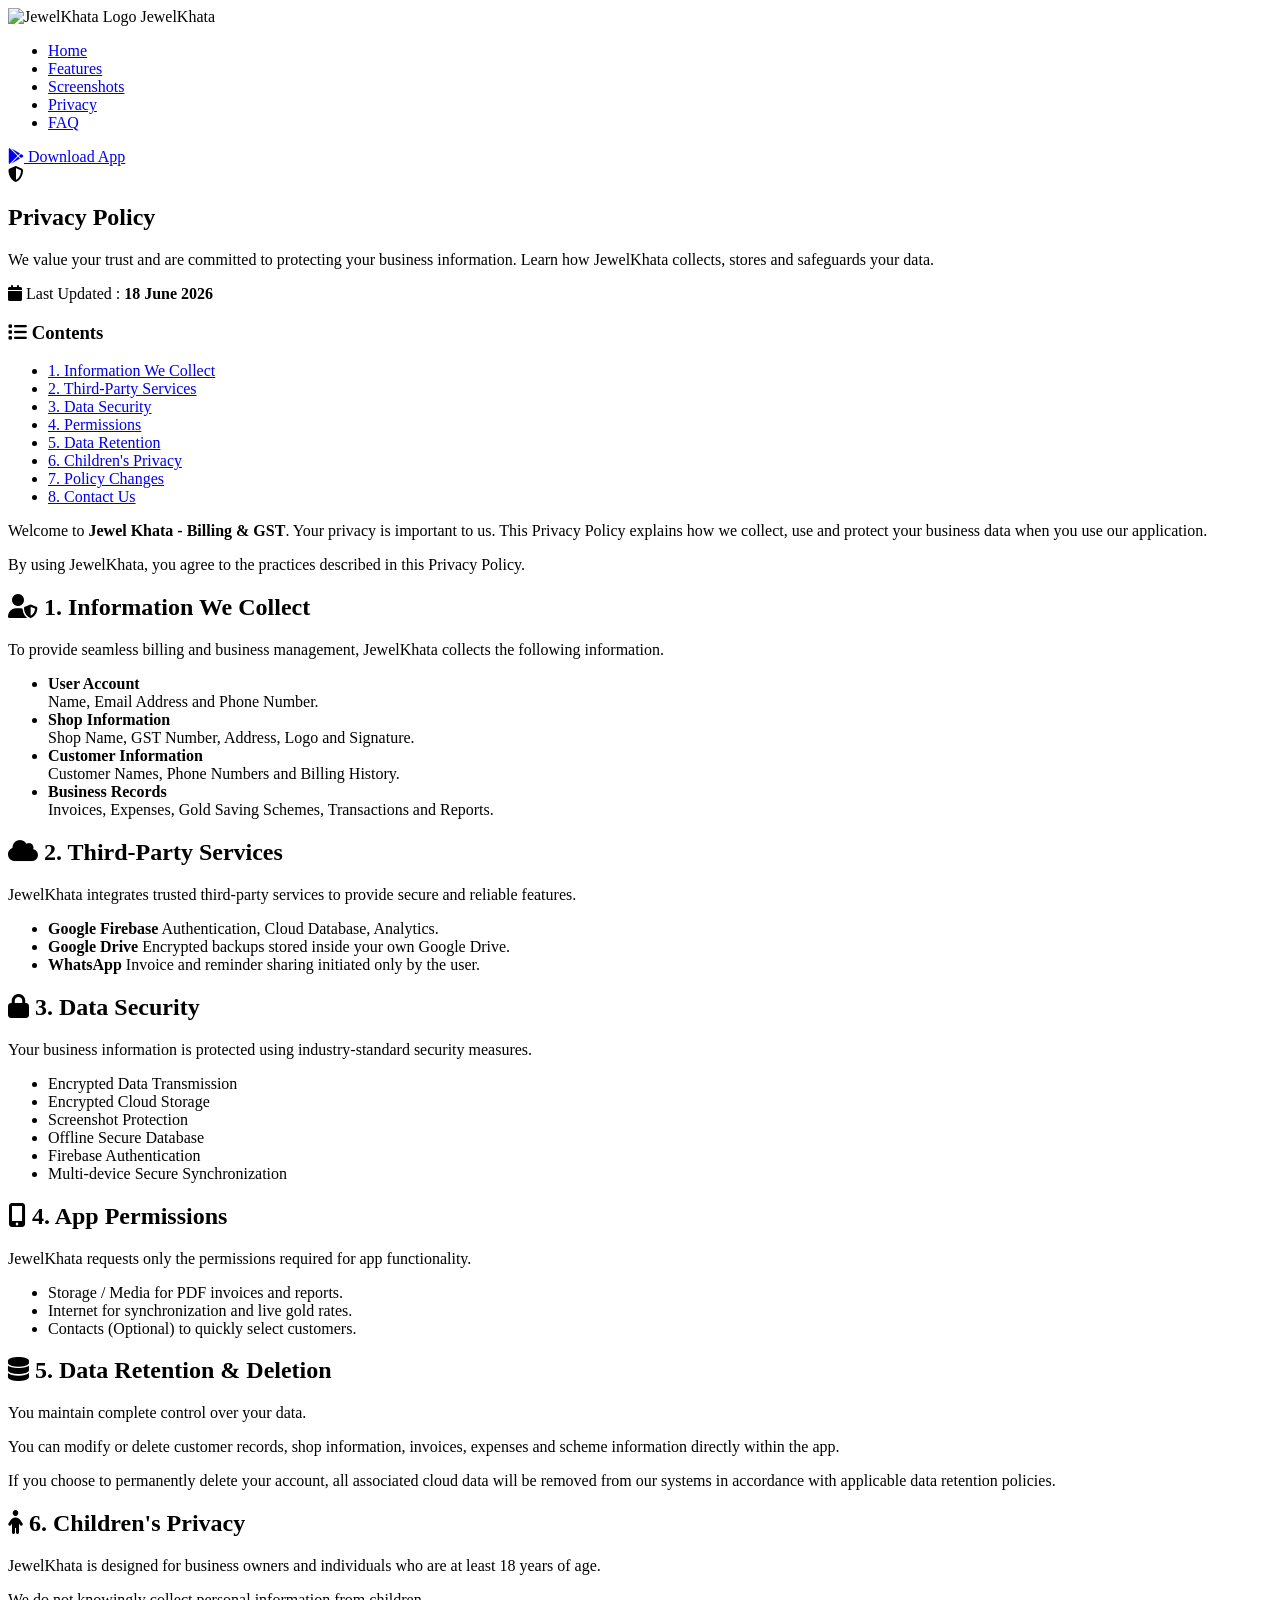
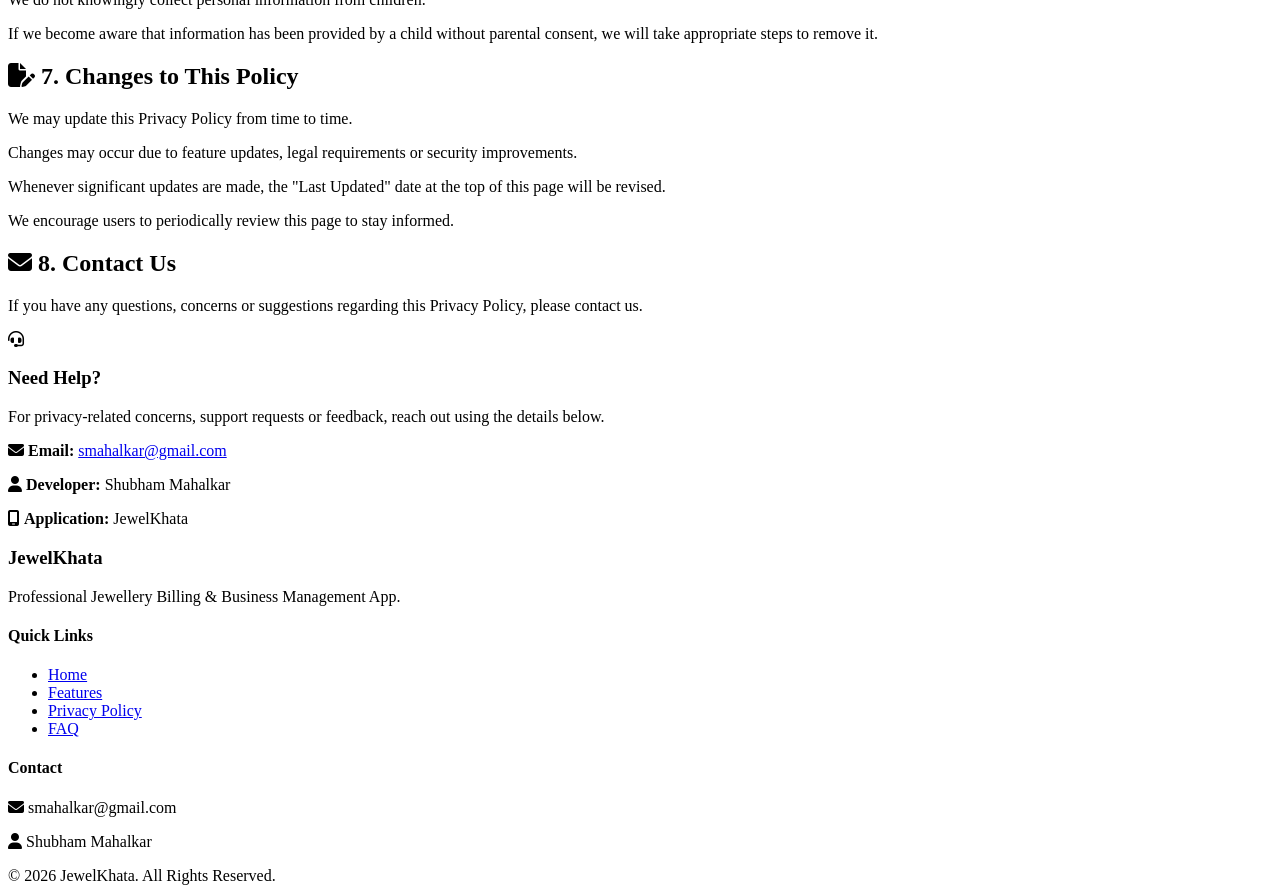
==== privacy.html @ 2411cc24 "Add files via upload" ====
<!DOCTYPE html>
<html lang="en">

<head>

    <!-- ==========================================
        META TAGS
    =========================================== -->

    <meta charset="UTF-8">
    <meta name="viewport" content="width=device-width, initial-scale=1.0">

    <title>Privacy Policy | Jewel Khata - Billing & GST</title>

    <meta name="title" content="Privacy Policy | JewelKhata">

    <meta name="description"
        content="Read the official Privacy Policy for JewelKhata. Learn how we collect, store, protect and use your data while using our Jewellery Billing & Business Management App.">

    <meta name="keywords"
        content="JewelKhata Privacy Policy, Jewellery Billing App, GST Billing, Gold Saving Scheme, Customer Ledger, Firebase, Privacy">

    <meta name="author" content="Shubham Mahalkar">

    <meta name="robots" content="index, follow">

    <!-- Open Graph -->

    <meta property="og:type" content="website">

    <meta property="og:title"
        content="Privacy Policy | JewelKhata">

    <meta property="og:description"
        content="Official Privacy Policy for Jewel Khata - Billing & GST.">

    <meta property="og:image"
        content="assets/images/og-image.png">

    <meta property="og:url"
        content="https://yourdomain.com/privacy.html">

    <!-- Twitter -->

    <meta name="twitter:card"
        content="summary_large_image">

    <meta name="twitter:title"
        content="Privacy Policy | JewelKhata">

    <meta name="twitter:description"
        content="Official Privacy Policy of JewelKhata.">

    <meta name="twitter:image"
        content="assets/images/og-image.png">

    <!-- Theme -->

    <meta name="theme-color"
        content="#D4AF37">

    <!-- Favicon -->

    <link rel="icon"
        href="assets/images/favicon.ico">

    <!-- Google Fonts -->

    <link rel="preconnect"
        href="https://fonts.googleapis.com">

    <link rel="preconnect"
        href="https://fonts.gstatic.com"
        crossorigin>

    <link href="https://fonts.googleapis.com/css2?family=Poppins:wght@300;400;500;600;700;800&display=swap"
        rel="stylesheet">

    <!-- Font Awesome -->

    <link rel="stylesheet"
        href="https://cdnjs.cloudflare.com/ajax/libs/font-awesome/6.6.0/css/all.min.css">

    <!-- Main CSS -->

    <link rel="stylesheet"
        href="assets/css/style.css">

</head>

<body>

<!-- ==========================================
    HEADER
=========================================== -->

<header>

<div class="container nav-container">

<div class="logo">

<img src="assets/images/logo.png"
alt="JewelKhata Logo">

<span>JewelKhata</span>

</div>

<nav>

<ul>

<li><a href="index.html">Home</a></li>

<li><a href="index.html#features">Features</a></li>

<li><a href="index.html#screenshots">Screenshots</a></li>

<li><a href="privacy.html"
class="active">

Privacy

</a></li>

<li><a href="index.html#faq">

FAQ

</a></li>

</ul>

</nav>

<a href="#"

class="btn-download">

<i class="fa-brands fa-google-play"></i>

Download App

</a>

</div>

</header>


<!-- ==========================================
    HERO
=========================================== -->

<section class="hero privacy-hero">

<div class="container">

<div class="privacy-banner">

<div class="privacy-icon">

<i class="fa-solid fa-shield-halved"></i>

</div>

<h1>

Privacy Policy

</h1>

<p>

We value your trust and are committed to protecting
your business information.

Learn how JewelKhata collects,
stores and safeguards your data.

</p>

<div class="policy-date">

<i class="fa-solid fa-calendar"></i>

Last Updated :

<strong>18 June 2026</strong>

</div>

</div>

</div>

</section>


<!-- ==========================================
    MAIN CONTENT
=========================================== -->

<section class="privacy-page">

<div class="container privacy-layout">

<!-- ==========================================
    TABLE OF CONTENTS
=========================================== -->

<aside class="toc">

<div class="toc-card">

<h3>

<i class="fa-solid fa-list"></i>

Contents

</h3>

<ul>

<li>

<a href="#info">

1. Information We Collect

</a>

</li>

<li>

<a href="#services">

2. Third-Party Services

</a>

</li>

<li>

<a href="#security">

3. Data Security

</a>

</li>

<li>

<a href="#permissions">

4. Permissions

</a>

</li>

<li>

<a href="#retention">

5. Data Retention

</a>

</li>

<li>

<a href="#children">

6. Children's Privacy

</a>

</li>

<li>

<a href="#changes">

7. Policy Changes

</a>

</li>

<li>

<a href="#contact">

8. Contact Us

</a>

</li>

</ul>

</div>

</aside>


<!-- ==========================================
    CONTENT START
=========================================== -->

<main class="privacy-content">

<div class="policy-card">

<p>

Welcome to

<strong>Jewel Khata - Billing & GST</strong>.

Your privacy is important to us.

This Privacy Policy explains how we collect,
use and protect your business data when
you use our application.

</p>

<p>

By using JewelKhata, you agree to the practices
described in this Privacy Policy.

</p>

</div>


<!-- ==========================================
    SECTION 1
=========================================== -->

<section id="info" class="policy-section">

<h2>

<i class="fa-solid fa-user-shield"></i>

1. Information We Collect

</h2>

<p>

To provide seamless billing and business management,
JewelKhata collects the following information.

</p>

<ul>

<li>

<strong>User Account</strong>

<br>

Name, Email Address and Phone Number.

</li>

<li>

<strong>Shop Information</strong>

<br>

Shop Name, GST Number,
Address, Logo and Signature.

</li>

<li>

<strong>Customer Information</strong>

<br>

Customer Names,
Phone Numbers
and Billing History.

</li>

<li>

<strong>Business Records</strong>

<br>

Invoices,
Expenses,
Gold Saving Schemes,
Transactions and Reports.

</li>

</ul>

</section>


<!-- ==========================================
    SECTION 2
=========================================== -->

<section id="services"
class="policy-section">

<h2>

<i class="fa-solid fa-cloud"></i>

2. Third-Party Services

</h2>

<p>

JewelKhata integrates trusted third-party
services to provide secure and reliable features.

</p>

<ul>

<li>

<strong>Google Firebase</strong>

Authentication,
Cloud Database,
Analytics.

</li>

<li>

<strong>Google Drive</strong>

Encrypted backups
stored inside
your own Google Drive.

</li>

<li>

<strong>WhatsApp</strong>

Invoice and reminder
sharing initiated
only by the user.

</li>

</ul>

</section>


<!-- ==========================================
    SECTION 3
=========================================== -->

<section id="security"
class="policy-section">

<h2>

<i class="fa-solid fa-lock"></i>

3. Data Security

</h2>

<p>

Your business information is protected using
industry-standard security measures.

</p>

<ul>

<li>Encrypted Data Transmission</li>

<li>Encrypted Cloud Storage</li>

<li>Screenshot Protection</li>

<li>Offline Secure Database</li>

<li>Firebase Authentication</li>

<li>Multi-device Secure Synchronization</li>

</ul>

</section>


<!-- ==========================================
    SECTION 4
=========================================== -->

<section id="permissions"
class="policy-section">

<h2>

<i class="fa-solid fa-mobile-screen-button"></i>

4. App Permissions

</h2>

<p>

JewelKhata requests only the permissions
required for app functionality.

</p>

<ul>

<li>

Storage / Media

for PDF invoices and reports.

</li>

<li>

Internet

for synchronization
and live gold rates.

</li>

<li>

Contacts (Optional)

to quickly select customers.

</li>

</ul>

</section>

<!-- Part 4.1A Ends Here -->
<!-- Part 4.1B continues with Sections 5–8, Contact Card, Footer, and closing tags -->

<!-- ==========================================
    SECTION 5
=========================================== -->

<section id="retention"
class="policy-section">

<h2>

<i class="fa-solid fa-database"></i>

5. Data Retention & Deletion

</h2>

<p>

You maintain complete control over your data.

</p>

<p>

You can modify or delete customer records,
shop information, invoices, expenses and
scheme information directly within the app.

</p>

<p>

If you choose to permanently delete your account,
all associated cloud data will be removed from
our systems in accordance with applicable
data retention policies.

</p>

</section>


<!-- ==========================================
    SECTION 6
=========================================== -->

<section id="children"
class="policy-section">

<h2>

<i class="fa-solid fa-child"></i>

6. Children's Privacy

</h2>

<p>

JewelKhata is designed for business owners and
individuals who are at least 18 years of age.

</p>

<p>

We do not knowingly collect personal information
from children.

</p>

<p>

If we become aware that information has been
provided by a child without parental consent,
we will take appropriate steps to remove it.

</p>

</section>


<!-- ==========================================
    SECTION 7
=========================================== -->

<section id="changes"
class="policy-section">

<h2>

<i class="fa-solid fa-file-pen"></i>

7. Changes to This Policy

</h2>

<p>

We may update this Privacy Policy from time to time.

</p>

<p>

Changes may occur due to feature updates,
legal requirements or security improvements.

</p>

<p>

Whenever significant updates are made,
the "Last Updated" date at the top of this
page will be revised.

</p>

<p>

We encourage users to periodically review
this page to stay informed.

</p>

</section>


<!-- ==========================================
    SECTION 8
=========================================== -->

<section id="contact"
class="policy-section">

<h2>

<i class="fa-solid fa-envelope"></i>

8. Contact Us

</h2>

<p>

If you have any questions, concerns or suggestions
regarding this Privacy Policy, please contact us.

</p>

</section>


<!-- ==========================================
    CONTACT CARD
=========================================== -->

<div class="contact-card">

<div class="contact-icon">

<i class="fa-solid fa-headset"></i>

</div>

<h3>

Need Help?

</h3>

<p>

For privacy-related concerns, support requests
or feedback, reach out using the details below.

</p>

<div class="contact-info">

<p>

<i class="fa-solid fa-envelope"></i>

<strong>Email:</strong>

<a href="mailto:smahalkar@gmail.com">

smahalkar@gmail.com

</a>

</p>

<p>

<i class="fa-solid fa-user"></i>

<strong>Developer:</strong>

Shubham Mahalkar

</p>

<p>

<i class="fa-solid fa-mobile-screen"></i>

<strong>Application:</strong>

JewelKhata

</p>

</div>

</div>

</main>

</div>

</div>

</section>


<!-- ==========================================
    FOOTER
=========================================== -->

<footer>

<div class="container footer-grid">

<div>

<h3>JewelKhata</h3>

<p>

Professional Jewellery Billing &
Business Management App.

</p>

</div>

<div>

<h4>Quick Links</h4>

<ul>

<li><a href="index.html">Home</a></li>

<li><a href="index.html#features">Features</a></li>

<li><a href="privacy.html">Privacy Policy</a></li>

<li><a href="index.html#faq">FAQ</a></li>

</ul>

</div>

<div>

<h4>Contact</h4>

<p>

<i class="fa-solid fa-envelope"></i>

smahalkar@gmail.com

</p>

<p>

<i class="fa-solid fa-user"></i>

Shubham Mahalkar

</p>

</div>

</div>

<div class="copyright">

© 2026 JewelKhata. All Rights Reserved.

</div>

</footer>

<script src="assets/js/script.js"></script>

</body>

</html>
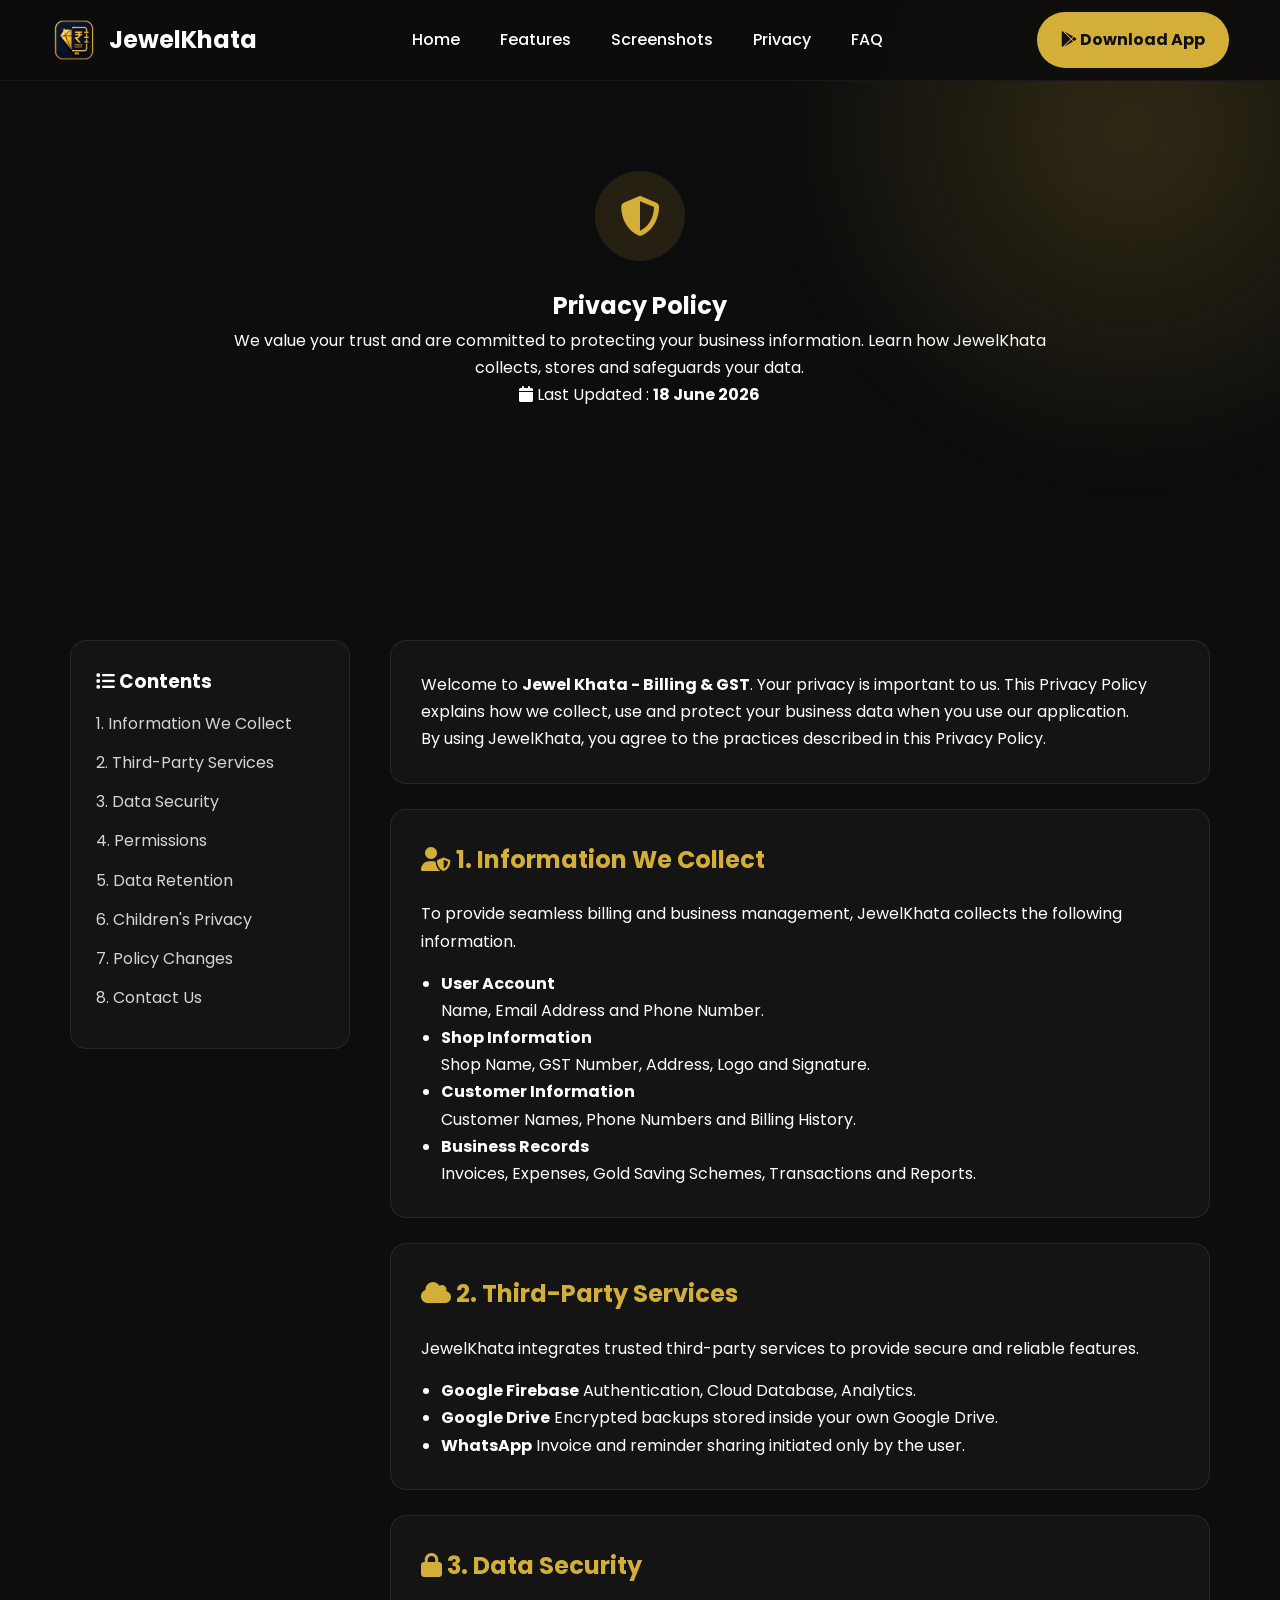
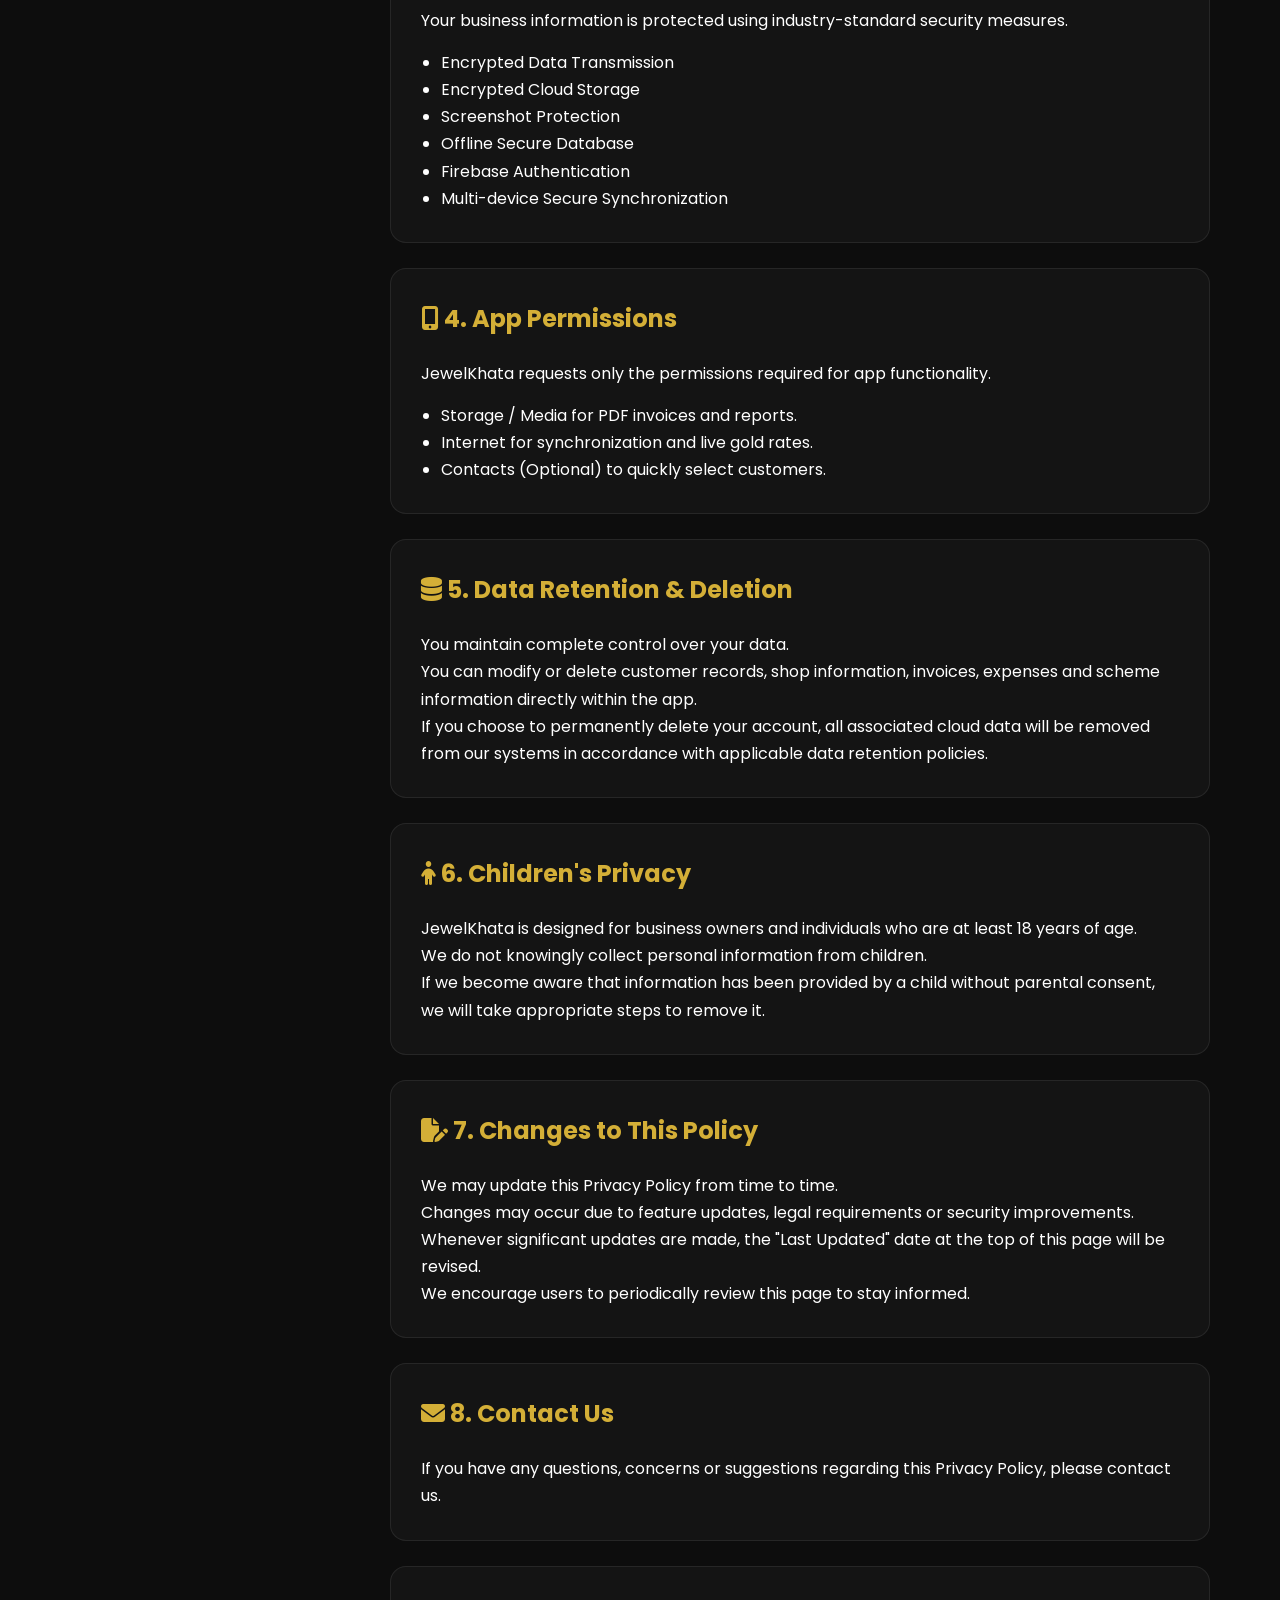
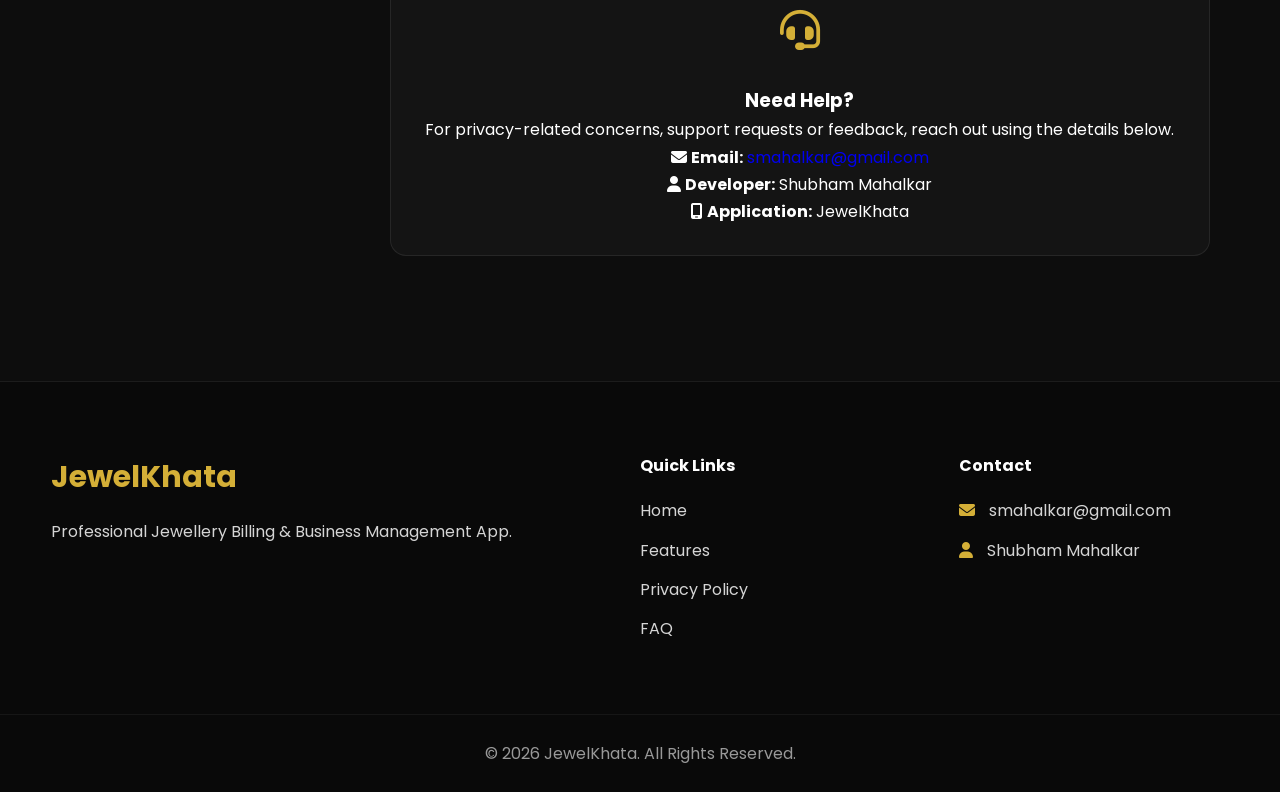
==== commit 8ecfa879: "Add files via upload" ====
--- a/privacy.html
+++ b/privacy.html
@@ -35,7 +35,7 @@
         content="Official Privacy Policy for Jewel Khata - Billing & GST.">
 
     <meta property="og:image"
-        content="assets/images/og-image.png">
+        content="og-image.png">
 
     <meta property="og:url"
         content="https://yourdomain.com/privacy.html">
@@ -52,7 +52,7 @@
         content="Official Privacy Policy of JewelKhata.">
 
     <meta name="twitter:image"
-        content="assets/images/og-image.png">
+        content="og-image.png">
 
     <!-- Theme -->
 
@@ -62,7 +62,7 @@
     <!-- Favicon -->
 
     <link rel="icon"
-        href="assets/images/favicon.ico">
+        href="favicon.ico">
 
     <!-- Google Fonts -->
 
@@ -84,7 +84,7 @@
     <!-- Main CSS -->
 
     <link rel="stylesheet"
-        href="assets/css/style.css">
+        href="style.css">
 
 </head>
 
@@ -100,7 +100,7 @@
 
 <div class="logo">
 
-<img src="assets/images/logo.png"
+<img src="logo.png"
 alt="JewelKhata Logo">
 
 <span>JewelKhata</span>
@@ -870,7 +870,7 @@
 
 </footer>
 
-<script src="assets/js/script.js"></script>
+<script src="script.js"></script>
 
 </body>
 
--- a/style.css
+++ b/style.css
@@ -0,0 +1,1637 @@
+/* ==========================================
+   JewelKhata Landing Page
+   Part 2.1
+========================================== */
+
+/* Google Font */
+@import url('https://fonts.googleapis.com/css2?family=Poppins:wght@300;400;500;600;700;800&display=swap');
+
+/* ==========================================
+   CSS VARIABLES
+========================================== */
+
+:root{
+
+    --primary:#D4AF37;
+    --primary-dark:#b8921f;
+
+    --bg:#0d0d0d;
+    --bg2:#171717;
+    --card:#1d1d1d;
+
+    --white:#ffffff;
+    --text:#d5d5d5;
+    --border:#2b2b2b;
+
+    --radius:16px;
+
+    --shadow:
+    0 15px 40px rgba(0,0,0,.35);
+
+    --transition:.35s ease;
+
+    --container:1200px;
+
+}
+
+/* ==========================================
+   RESET
+========================================== */
+
+*{
+
+    margin:0;
+    padding:0;
+    box-sizing:border-box;
+
+}
+
+html{
+
+    scroll-behavior:smooth;
+
+}
+
+body{
+
+    font-family:'Poppins',sans-serif;
+
+    background:var(--bg);
+
+    color:var(--white);
+
+    overflow-x:hidden;
+
+    line-height:1.7;
+
+}
+
+img{
+
+    width:100%;
+    display:block;
+
+}
+
+a{
+
+    text-decoration:none;
+
+}
+
+ul{
+
+    list-style:none;
+
+}
+
+section{
+
+    padding:100px 20px;
+
+}
+
+.container{
+
+    width:min(92%,var(--container));
+
+    margin:auto;
+
+}
+
+/* ==========================================
+   SCROLLBAR
+========================================== */
+
+::-webkit-scrollbar{
+
+    width:10px;
+
+}
+
+::-webkit-scrollbar-thumb{
+
+    background:var(--primary);
+
+    border-radius:50px;
+
+}
+
+::-webkit-scrollbar-track{
+
+    background:#111;
+
+}
+
+/* ==========================================
+   SECTION TITLE
+========================================== */
+
+.section-title{
+
+    text-align:center;
+
+    margin-bottom:60px;
+
+}
+
+.section-title h2{
+
+    font-size:42px;
+
+    margin-bottom:15px;
+
+}
+
+.section-title p{
+
+    color:var(--text);
+
+    max-width:650px;
+
+    margin:auto;
+
+}
+
+/* ==========================================
+   BUTTONS
+========================================== */
+
+.primary-btn{
+
+    display:inline-flex;
+
+    align-items:center;
+
+    gap:12px;
+
+    background:var(--primary);
+
+    color:#111;
+
+    padding:16px 34px;
+
+    border-radius:50px;
+
+    font-weight:700;
+
+    transition:var(--transition);
+
+    box-shadow:0 8px 30px rgba(212,175,55,.3);
+
+}
+
+.primary-btn:hover{
+
+    transform:translateY(-4px);
+
+    background:#f2cb4b;
+
+}
+
+.secondary-btn{
+
+    display:inline-flex;
+
+    align-items:center;
+
+    justify-content:center;
+
+    padding:16px 34px;
+
+    border:2px solid var(--primary);
+
+    color:var(--white);
+
+    border-radius:50px;
+
+    transition:var(--transition);
+
+}
+
+.secondary-btn:hover{
+
+    background:var(--primary);
+
+    color:#111;
+
+}
+
+/* ==========================================
+   HEADER
+========================================== */
+
+header{
+
+    position:fixed;
+
+    top:0;
+
+    width:100%;
+
+    z-index:999;
+
+    background:rgba(13,13,13,.90);
+
+    backdrop-filter:blur(16px);
+
+    border-bottom:1px solid rgba(255,255,255,.05);
+
+}
+
+.nav-container{
+
+    display:flex;
+
+    align-items:center;
+
+    justify-content:space-between;
+
+    height:80px;
+
+}
+
+.logo{
+
+    display:flex;
+
+    align-items:center;
+
+    gap:12px;
+
+    font-size:24px;
+
+    font-weight:700;
+
+}
+
+.logo img{
+
+    width:46px;
+
+}
+
+nav ul{
+
+    display:flex;
+
+    gap:40px;
+
+}
+
+nav a{
+
+    color:var(--white);
+
+    transition:.3s;
+
+    font-weight:500;
+
+}
+
+nav a:hover{
+
+    color:var(--primary);
+
+}
+
+.btn-download{
+
+    background:var(--primary);
+
+    color:#111;
+
+    padding:14px 24px;
+
+    border-radius:50px;
+
+    font-weight:700;
+
+    transition:.3s;
+
+}
+
+.btn-download:hover{
+
+    transform:translateY(-3px);
+
+}
+
+/* ==========================================
+   HERO
+========================================== */
+
+.hero{
+
+    min-height:100vh;
+
+    display:flex;
+
+    align-items:center;
+
+    position:relative;
+
+    overflow:hidden;
+
+    padding-top:140px;
+
+}
+
+/* Background Glow */
+
+.hero::before{
+
+    content:"";
+
+    position:absolute;
+
+    width:700px;
+
+    height:700px;
+
+    background:radial-gradient(circle,
+    rgba(212,175,55,.18),
+    transparent 70%);
+
+    top:-220px;
+
+    right:-200px;
+
+    filter:blur(30px);
+
+}
+
+.hero-grid{
+
+    display:grid;
+
+    grid-template-columns:1fr 1fr;
+
+    align-items:center;
+
+    gap:80px;
+
+}
+
+.hero-content h1{
+
+    font-size:62px;
+
+    line-height:1.15;
+
+    margin-bottom:30px;
+
+    font-weight:800;
+
+}
+
+.hero-content p{
+
+    color:var(--text);
+
+    font-size:18px;
+
+    margin-bottom:40px;
+
+    max-width:560px;
+
+}
+
+.hero-buttons{
+
+    display:flex;
+
+    gap:20px;
+
+    flex-wrap:wrap;
+
+    margin-bottom:50px;
+
+}
+
+/* ==========================================
+   HERO STATS
+========================================== */
+
+.hero-stats{
+
+    display:flex;
+
+    gap:35px;
+
+}
+
+.hero-stats div{
+
+    background:rgba(255,255,255,.03);
+
+    border:1px solid rgba(255,255,255,.08);
+
+    padding:22px;
+
+    border-radius:var(--radius);
+
+    min-width:130px;
+
+    text-align:center;
+
+    backdrop-filter:blur(8px);
+
+}
+
+.hero-stats h3{
+
+    color:var(--primary);
+
+    font-size:30px;
+
+    margin-bottom:6px;
+
+}
+
+.hero-stats p{
+
+    margin:0;
+
+    color:#bbb;
+
+    font-size:14px;
+
+}
+
+/* ==========================================
+   HERO IMAGE
+========================================== */
+
+.hero-image{
+
+    position:relative;
+
+    display:flex;
+
+    justify-content:center;
+
+    align-items:center;
+
+}
+
+.hero-image img{
+
+    max-width:360px;
+
+    animation:floatPhone 4s ease-in-out infinite;
+
+    filter:drop-shadow(0 25px 50px rgba(0,0,0,.45));
+
+}
+
+/* Gold Ring */
+
+.hero-image::before{
+
+    content:"";
+
+    position:absolute;
+
+    width:430px;
+
+    height:430px;
+
+    border-radius:50%;
+
+    border:2px solid rgba(212,175,55,.15);
+
+}
+
+.hero-image::after{
+
+    content:"";
+
+    position:absolute;
+
+    width:520px;
+
+    height:520px;
+
+    border-radius:50%;
+
+    border:1px solid rgba(212,175,55,.08);
+
+}
+
+/* ==========================================
+   FLOAT ANIMATION
+========================================== */
+
+@keyframes floatPhone{
+
+    0%{
+
+        transform:translateY(0);
+
+    }
+
+    50%{
+
+        transform:translateY(-18px);
+
+    }
+
+    100%{
+
+        transform:translateY(0);
+
+    }
+
+}
+
+/* ==========================================
+   FEATURES
+========================================== */
+
+.features{
+    background:var(--bg2);
+}
+
+.feature-grid{
+
+    display:grid;
+
+    grid-template-columns:repeat(auto-fit,minmax(260px,1fr));
+
+    gap:30px;
+
+}
+
+.feature-card{
+
+    background:rgba(255,255,255,.03);
+
+    border:1px solid rgba(255,255,255,.08);
+
+    border-radius:var(--radius);
+
+    padding:40px 30px;
+
+    transition:var(--transition);
+
+    text-align:center;
+
+    backdrop-filter:blur(12px);
+
+    position:relative;
+
+    overflow:hidden;
+
+}
+
+.feature-card::before{
+
+    content:"";
+
+    position:absolute;
+
+    top:0;
+
+    left:-100%;
+
+    width:100%;
+
+    height:100%;
+
+    background:linear-gradient(
+        90deg,
+        transparent,
+        rgba(212,175,55,.12),
+        transparent
+    );
+
+    transition:.8s;
+
+}
+
+.feature-card:hover::before{
+
+    left:100%;
+
+}
+
+.feature-card:hover{
+
+    transform:translateY(-12px);
+
+    border-color:var(--primary);
+
+    box-shadow:
+    0 20px 50px rgba(0,0,0,.45);
+
+}
+
+.feature-card i{
+
+    width:80px;
+
+    height:80px;
+
+    display:flex;
+
+    align-items:center;
+
+    justify-content:center;
+
+    margin:auto;
+
+    margin-bottom:25px;
+
+    border-radius:50%;
+
+    background:rgba(212,175,55,.12);
+
+    color:var(--primary);
+
+    font-size:34px;
+
+}
+
+.feature-card h3{
+
+    margin-bottom:15px;
+
+    font-size:24px;
+
+}
+
+.feature-card p{
+
+    color:var(--text);
+
+    font-size:15px;
+
+}
+
+
+/* ==========================================
+   SCREENSHOTS
+========================================== */
+
+.screenshots{
+
+    background:var(--bg);
+
+}
+
+.screens-grid{
+
+    display:grid;
+
+    grid-template-columns:repeat(auto-fit,minmax(220px,1fr));
+
+    gap:35px;
+
+}
+
+.screens-grid img{
+
+    border-radius:24px;
+
+    border:2px solid rgba(255,255,255,.08);
+
+    transition:.4s;
+
+    cursor:pointer;
+
+    background:#111;
+
+    box-shadow:0 15px 40px rgba(0,0,0,.35);
+
+}
+
+.screens-grid img:hover{
+
+    transform:
+    translateY(-12px)
+    scale(1.03);
+
+    border-color:var(--primary);
+
+    box-shadow:
+    0 25px 60px rgba(212,175,55,.20);
+
+}
+
+
+/* ==========================================
+   WHY CHOOSE US
+========================================== */
+
+.why{
+
+    background:var(--bg2);
+
+}
+
+.why-grid{
+
+    display:grid;
+
+    grid-template-columns:
+    repeat(auto-fit,minmax(260px,1fr));
+
+    gap:22px;
+
+}
+
+.why-grid div{
+
+    display:flex;
+
+    align-items:center;
+
+    gap:15px;
+
+    padding:22px 25px;
+
+    border-radius:14px;
+
+    background:rgba(255,255,255,.03);
+
+    border:1px solid rgba(255,255,255,.06);
+
+    transition:.3s;
+
+}
+
+.why-grid div:hover{
+
+    transform:translateX(10px);
+
+    border-color:var(--primary);
+
+}
+
+.why-grid i{
+
+    width:45px;
+
+    height:45px;
+
+    border-radius:50%;
+
+    display:flex;
+
+    justify-content:center;
+
+    align-items:center;
+
+    background:rgba(212,175,55,.12);
+
+    color:var(--primary);
+
+}
+
+
+/* ==========================================
+   FAQ
+========================================== */
+
+#faq{
+
+    background:var(--bg);
+
+}
+
+.faq{
+
+    max-width:900px;
+
+    margin:auto;
+
+}
+
+.faq-item{
+
+    background:rgba(255,255,255,.03);
+
+    border:1px solid rgba(255,255,255,.08);
+
+    margin-bottom:20px;
+
+    border-radius:16px;
+
+    overflow:hidden;
+
+    transition:.3s;
+
+}
+
+.faq-item:hover{
+
+    border-color:var(--primary);
+
+}
+
+.faq-item h3{
+
+    padding:22px 30px;
+
+    cursor:pointer;
+
+    position:relative;
+
+    font-size:20px;
+
+}
+
+.faq-item h3::after{
+
+    content:"+";
+
+    position:absolute;
+
+    right:30px;
+
+    color:var(--primary);
+
+    font-size:28px;
+
+    transition:.3s;
+
+}
+
+.faq-item.active h3::after{
+
+    transform:rotate(45deg);
+
+}
+
+.faq-item p{
+
+    max-height:0;
+
+    overflow:hidden;
+
+    transition:
+    max-height .35s ease,
+    padding .35s ease;
+
+    color:var(--text);
+
+    padding:0 30px;
+
+}
+
+.faq-item.active p{
+
+    max-height:300px;
+
+    padding:0 30px 25px;
+
+}
+
+
+/* ==========================================
+   SECTION SPACING
+========================================== */
+
+.features,
+.screenshots,
+.why,
+#faq{
+
+    position:relative;
+
+}
+
+.features::before,
+.why::before{
+
+    content:"";
+
+    position:absolute;
+
+    width:350px;
+
+    height:350px;
+
+    background:
+    radial-gradient(
+        rgba(212,175,55,.08),
+        transparent 70%
+    );
+
+    filter:blur(40px);
+
+    z-index:0;
+
+}
+
+.features::before{
+
+    left:-120px;
+
+    top:60px;
+
+}
+
+.why::before{
+
+    right:-120px;
+
+    bottom:60px;
+
+}
+
+.feature-grid,
+.screens-grid,
+.why-grid,
+.faq{
+
+    position:relative;
+
+    z-index:2;
+
+}
+
+/* ==========================================
+   DOWNLOAD CTA
+========================================== */
+
+.download{
+
+    background:linear-gradient(
+        135deg,
+        #151515,
+        #242424
+    );
+
+    text-align:center;
+
+    position:relative;
+
+    overflow:hidden;
+
+}
+
+.download::before{
+
+    content:"";
+
+    position:absolute;
+
+    width:500px;
+
+    height:500px;
+
+    background:radial-gradient(
+        rgba(212,175,55,.15),
+        transparent 70%
+    );
+
+    top:-220px;
+
+    right:-150px;
+
+    filter:blur(40px);
+
+}
+
+.download .container{
+
+    position:relative;
+
+    z-index:2;
+
+}
+
+.download h2{
+
+    font-size:48px;
+
+    margin-bottom:20px;
+
+}
+
+.download p{
+
+    color:var(--text);
+
+    max-width:700px;
+
+    margin:0 auto 40px;
+
+    font-size:18px;
+
+}
+
+.download .primary-btn{
+
+    font-size:18px;
+
+    padding:18px 42px;
+
+}
+
+/* ==========================================
+   FOOTER
+========================================== */
+
+footer{
+
+    background:#090909;
+
+    border-top:1px solid rgba(255,255,255,.08);
+
+    padding-top:70px;
+
+}
+
+.footer-grid{
+
+    display:grid;
+
+    grid-template-columns:
+    2fr
+    1fr
+    1fr;
+
+    gap:50px;
+
+}
+
+.footer-grid h3{
+
+    font-size:30px;
+
+    color:var(--primary);
+
+    margin-bottom:15px;
+
+}
+
+.footer-grid h4{
+
+    margin-bottom:18px;
+
+    color:var(--white);
+
+}
+
+.footer-grid p{
+
+    color:var(--text);
+
+    margin-bottom:12px;
+
+}
+
+.footer-grid ul li{
+
+    margin-bottom:12px;
+
+}
+
+.footer-grid a{
+
+    color:var(--text);
+
+    transition:.3s;
+
+}
+
+.footer-grid a:hover{
+
+    color:var(--primary);
+
+}
+
+.footer-grid i{
+
+    color:var(--primary);
+
+    margin-right:10px;
+
+}
+
+.copyright{
+
+    margin-top:60px;
+
+    text-align:center;
+
+    padding:25px;
+
+    color:#999;
+
+    border-top:1px solid rgba(255,255,255,.05);
+
+}
+
+/* ==========================================
+   BACK TO TOP BUTTON
+========================================== */
+
+.back-to-top{
+
+    position:fixed;
+
+    right:25px;
+
+    bottom:25px;
+
+    width:55px;
+
+    height:55px;
+
+    border-radius:50%;
+
+    display:flex;
+
+    justify-content:center;
+
+    align-items:center;
+
+    background:var(--primary);
+
+    color:#111;
+
+    font-size:20px;
+
+    box-shadow:0 10px 30px rgba(0,0,0,.35);
+
+    cursor:pointer;
+
+    opacity:0;
+
+    visibility:hidden;
+
+    transition:.35s;
+
+    z-index:999;
+
+}
+
+.back-to-top.show{
+
+    opacity:1;
+
+    visibility:visible;
+
+}
+
+.back-to-top:hover{
+
+    transform:translateY(-6px);
+
+}
+
+/* ==========================================
+   FADE ANIMATION
+========================================== */
+
+.fade-up{
+
+    opacity:0;
+
+    transform:translateY(40px);
+
+    transition:all .8s ease;
+
+}
+
+.fade-up.show{
+
+    opacity:1;
+
+    transform:translateY(0);
+
+}
+
+/* ==========================================
+   BUTTON ANIMATION
+========================================== */
+
+.primary-btn,
+.btn-download{
+
+    position:relative;
+
+    overflow:hidden;
+
+}
+
+.primary-btn::before,
+.btn-download::before{
+
+    content:"";
+
+    position:absolute;
+
+    top:0;
+
+    left:-120%;
+
+    width:100%;
+
+    height:100%;
+
+    background:linear-gradient(
+        90deg,
+        transparent,
+        rgba(255,255,255,.35),
+        transparent
+    );
+
+    transition:.8s;
+
+}
+
+.primary-btn:hover::before,
+.btn-download:hover::before{
+
+    left:120%;
+
+}
+
+/* ==========================================
+   MOBILE MENU ICON
+========================================== */
+
+.menu-toggle{
+
+    display:none;
+
+    font-size:28px;
+
+    color:var(--white);
+
+    cursor:pointer;
+
+}
+
+/* ==========================================
+   RESPONSIVE
+========================================== */
+
+@media(max-width:1100px){
+
+.hero-grid{
+
+grid-template-columns:1fr;
+
+text-align:center;
+
+}
+
+.hero-content p{
+
+margin:auto;
+
+}
+
+.hero-buttons{
+
+justify-content:center;
+
+}
+
+.hero-stats{
+
+justify-content:center;
+
+flex-wrap:wrap;
+
+}
+
+.hero-image{
+
+margin-top:50px;
+
+}
+
+.hero-image img{
+
+max-width:320px;
+
+}
+
+.footer-grid{
+
+grid-template-columns:1fr;
+
+text-align:center;
+
+}
+
+}
+
+@media(max-width:900px){
+
+nav{
+
+display:none;
+
+}
+
+.menu-toggle{
+
+display:block;
+
+}
+
+.hero-content h1{
+
+font-size:46px;
+
+}
+
+.section-title h2{
+
+font-size:34px;
+
+}
+
+.download h2{
+
+font-size:36px;
+
+}
+
+.footer-grid{
+
+gap:35px;
+
+}
+
+}
+
+@media(max-width:768px){
+
+section{
+
+padding:80px 20px;
+
+}
+
+.hero{
+
+padding-top:120px;
+
+}
+
+.hero-content h1{
+
+font-size:38px;
+
+}
+
+.hero-content p{
+
+font-size:16px;
+
+}
+
+.hero-stats{
+
+flex-direction:column;
+
+align-items:center;
+
+}
+
+.feature-grid{
+
+grid-template-columns:1fr;
+
+}
+
+.screens-grid{
+
+grid-template-columns:repeat(2,1fr);
+
+}
+
+.why-grid{
+
+grid-template-columns:1fr;
+
+}
+
+.download h2{
+
+font-size:30px;
+
+}
+
+.download p{
+
+font-size:16px;
+
+}
+
+.footer-grid{
+
+grid-template-columns:1fr;
+
+}
+
+}
+
+@media(max-width:500px){
+
+.hero-content h1{
+
+font-size:32px;
+
+}
+
+.section-title h2{
+
+font-size:28px;
+
+}
+
+.primary-btn,
+.secondary-btn{
+
+width:100%;
+
+justify-content:center;
+
+}
+
+.hero-buttons{
+
+flex-direction:column;
+
+}
+
+.screens-grid{
+
+grid-template-columns:1fr;
+
+}
+
+.hero-image img{
+
+max-width:260px;
+
+}
+
+.logo span{
+
+font-size:20px;
+
+}
+
+.btn-download{
+
+display:none;
+
+}
+
+}
+
+/* ==========================================
+   GLASS EFFECT
+========================================== */
+
+.glass{
+
+    background:rgba(255,255,255,.05);
+
+    backdrop-filter:blur(14px);
+
+    border:1px solid rgba(255,255,255,.08);
+
+}
+
+/* ==========================================
+   SELECTION
+========================================== */
+
+::selection{
+
+    background:var(--primary);
+
+    color:#111;
+
+}
+
+.privacy-hero{
+    min-height:60vh;
+    text-align:center;
+}
+
+.privacy-banner{
+    max-width:850px;
+    margin:auto;
+}
+
+.privacy-icon{
+    width:90px;
+    height:90px;
+    border-radius:50%;
+    background:rgba(212,175,55,.12);
+    color:#D4AF37;
+    display:flex;
+    justify-content:center;
+    align-items:center;
+    margin:auto;
+    margin-bottom:25px;
+    font-size:40px;
+}
+
+.privacy-layout{
+    display:grid;
+    grid-template-columns:280px 1fr;
+    gap:40px;
+}
+
+.toc{
+    position:sticky;
+    top:100px;
+    height:max-content;
+}
+
+.toc-card{
+    background:rgba(255,255,255,.03);
+    border:1px solid rgba(255,255,255,.08);
+    padding:25px;
+    border-radius:16px;
+}
+
+.toc-card ul li{
+    margin:12px 0;
+}
+
+.toc-card a{
+    color:#d5d5d5;
+}
+
+.policy-card,
+.policy-section,
+.contact-card{
+    background:rgba(255,255,255,.03);
+    border:1px solid rgba(255,255,255,.08);
+    padding:30px;
+    border-radius:16px;
+    margin-bottom:25px;
+}
+
+.policy-section h2{
+    margin-bottom:20px;
+    color:#D4AF37;
+}
+
+.policy-section ul{
+    margin-top:15px;
+    padding-left:20px;
+    list-style:disc;
+}
+
+.contact-card{
+    text-align:center;
+}
+
+.contact-icon{
+    font-size:40px;
+    color:#D4AF37;
+    margin-bottom:20px;
+}
+
+@media(max-width:900px){
+
+    .privacy-layout{
+        grid-template-columns:1fr;
+    }
+
+    .toc{
+        position:relative;
+        top:auto;
+    }
+
+}
+
+.faq-item p{
+
+    max-height:0;
+
+    overflow:hidden;
+
+    transition:max-height .35s ease,padding .35s ease;
+
+    padding:0 25px;
+
+}
+
+.faq-item.active p{
+
+    max-height:300px;
+
+    padding:0 25px 20px;
+
+}
+
+/* ==========================================
+   END
+========================================== */
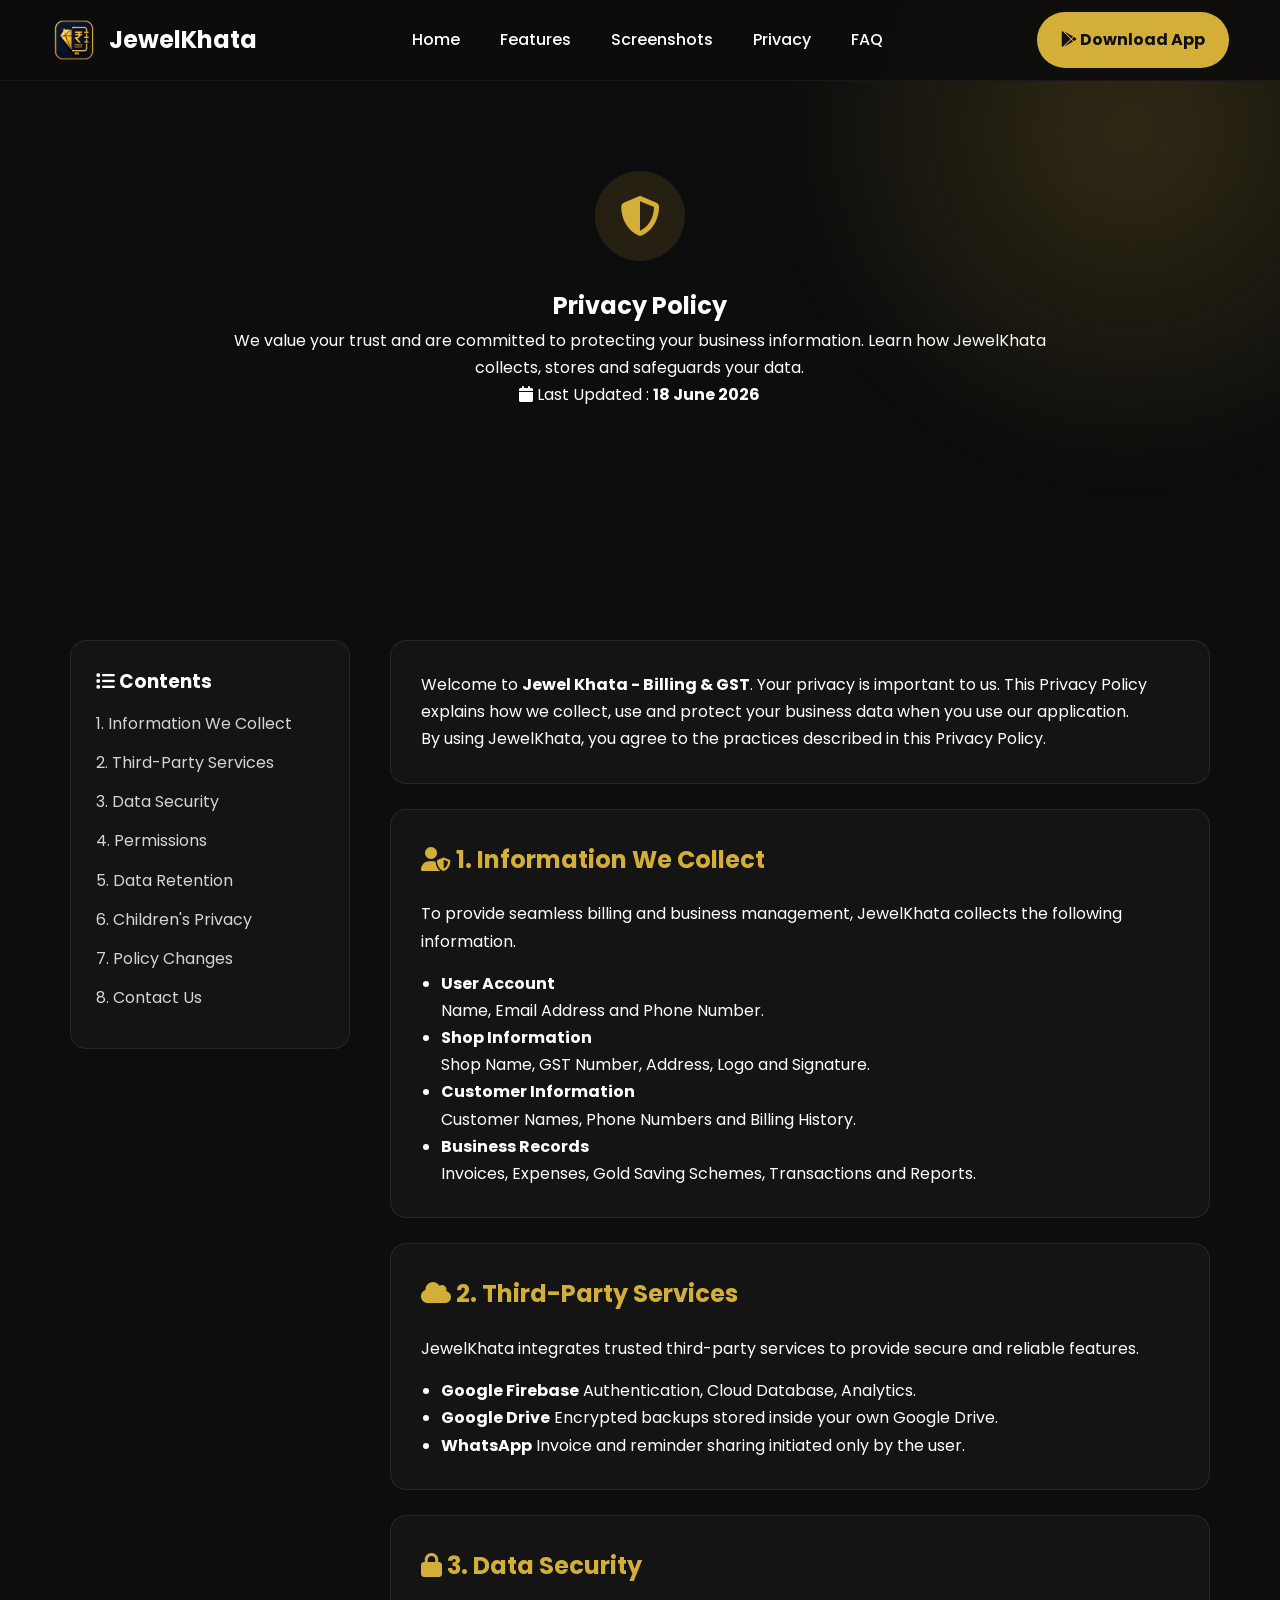
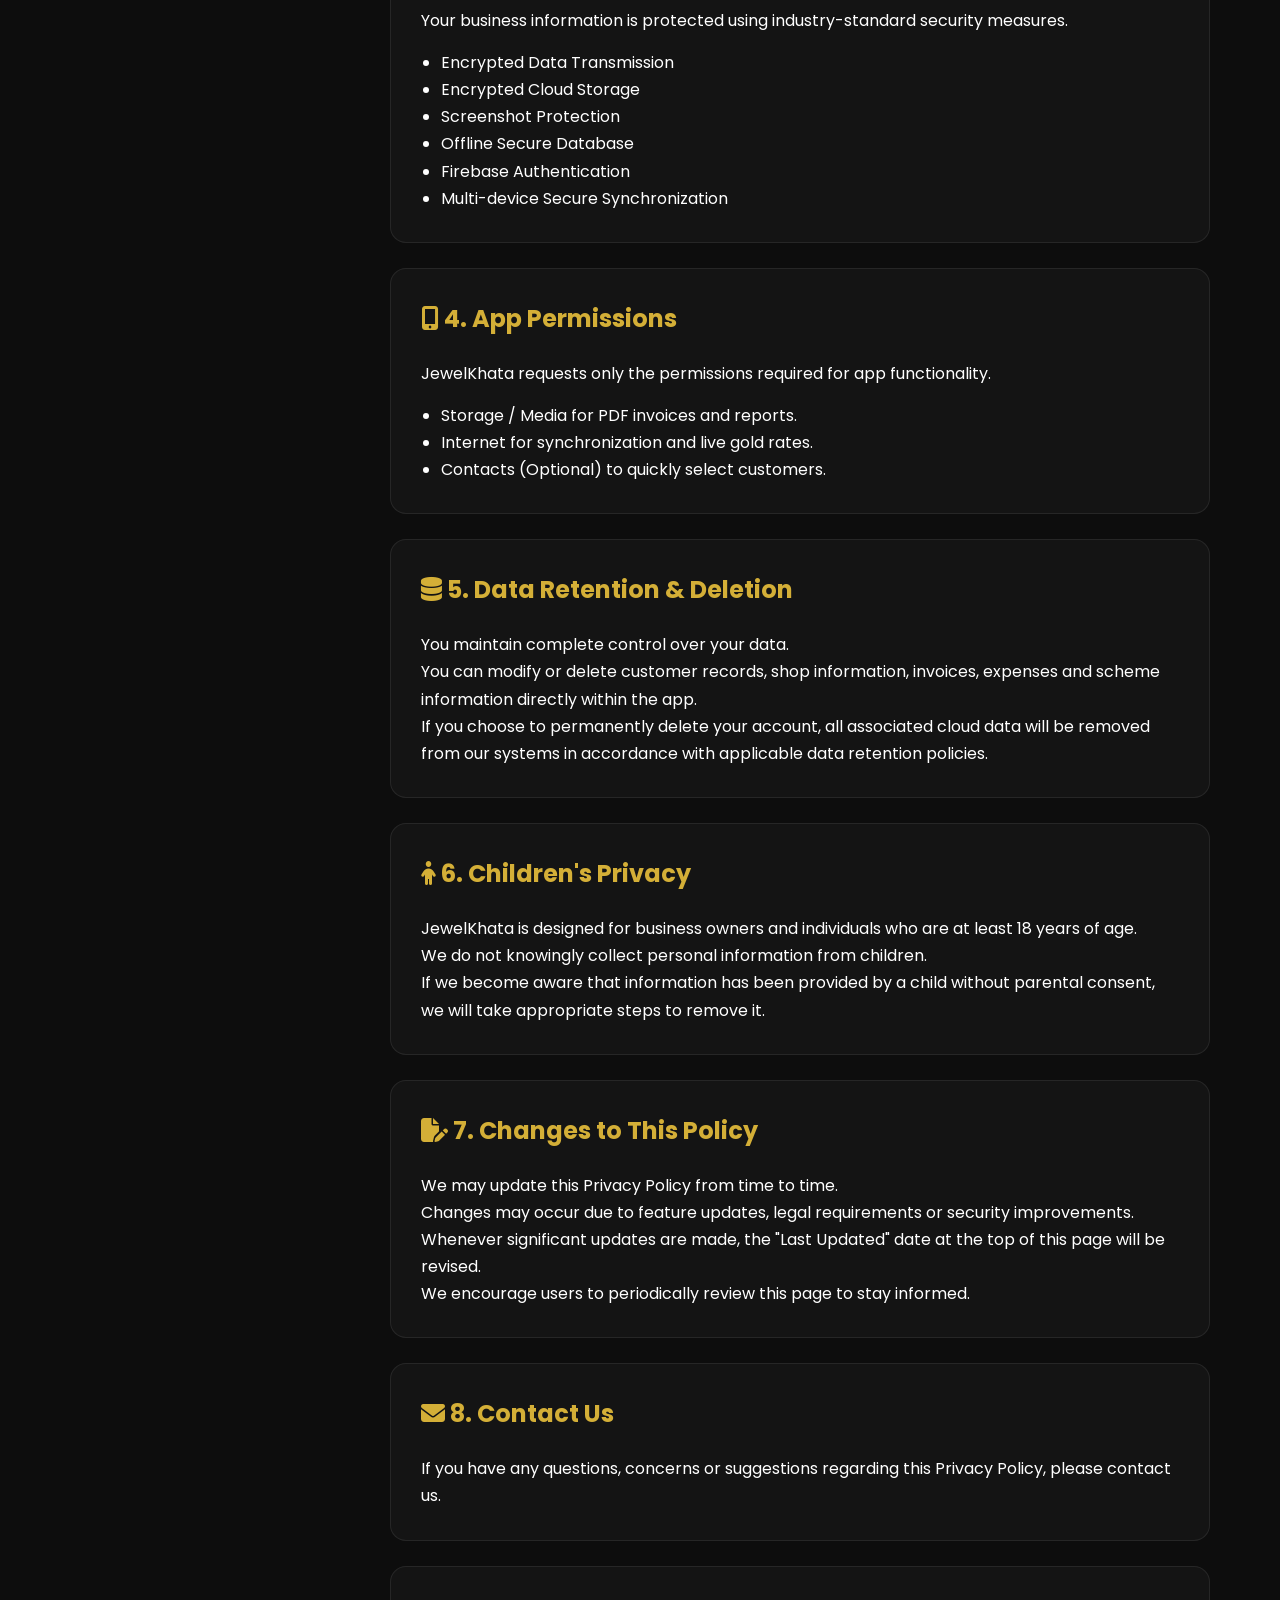
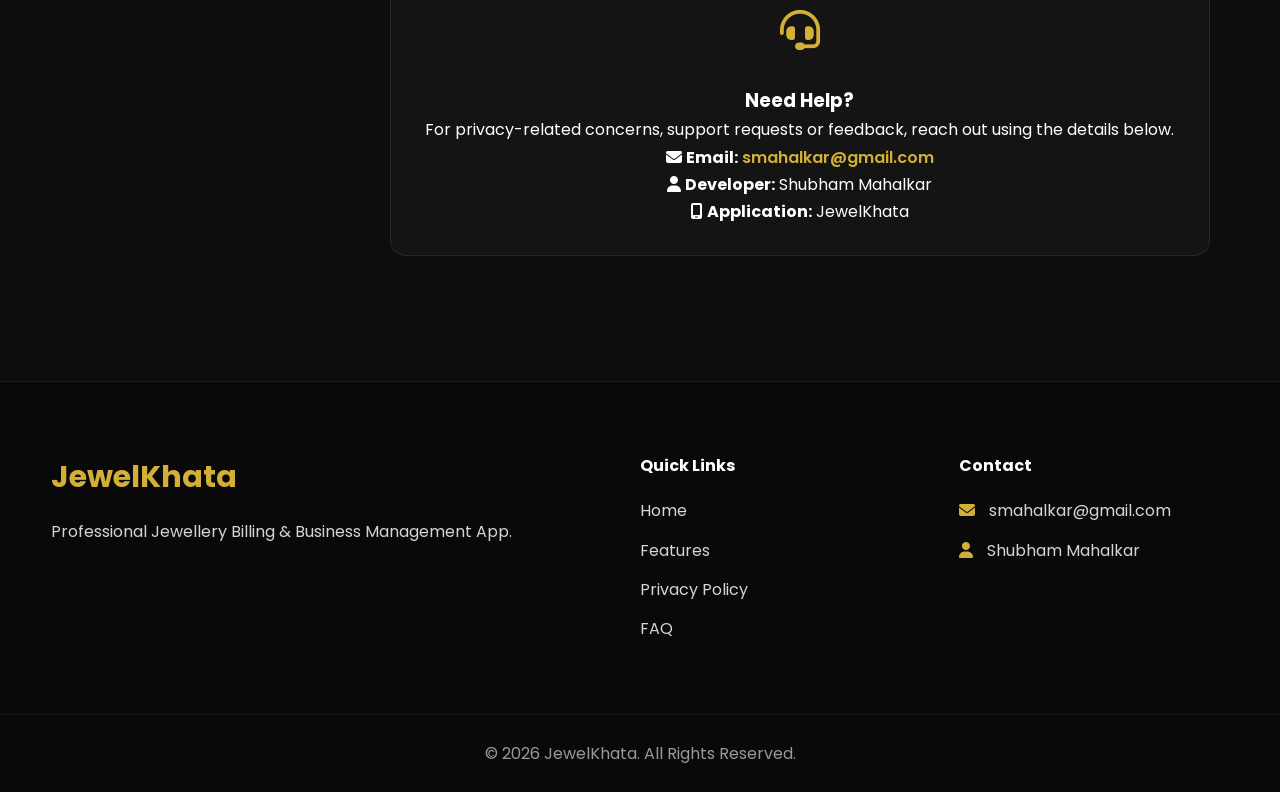
==== commit 2d35646f: "Add files via upload" ====
--- a/privacy.html
+++ b/privacy.html
@@ -758,10 +758,8 @@
 
 <strong>Email:</strong>
 
-<a href="mailto:smahalkar@gmail.com">
-
-smahalkar@gmail.com
-
+<a href="mailto:smahalkar@gmail.com" class="gold-link">
+    smahalkar@gmail.com
 </a>
 
 </p>
--- a/style.css
+++ b/style.css
@@ -1632,6 +1632,26 @@
 
 }
 
+.gold-link {
+    color: #D4AF37;
+    text-decoration: none;
+    font-weight: 600;
+    transition: color 0.3s ease;
+}
+
+.gold-link:hover {
+    color: #F4D76A;
+    text-decoration: underline;
+}
+
+.gold-link:visited {
+    color: #D4AF37;
+}
+
+.gold-link:active {
+    color: #C9A227;
+}
+
 /* ==========================================
    END
 ========================================== */
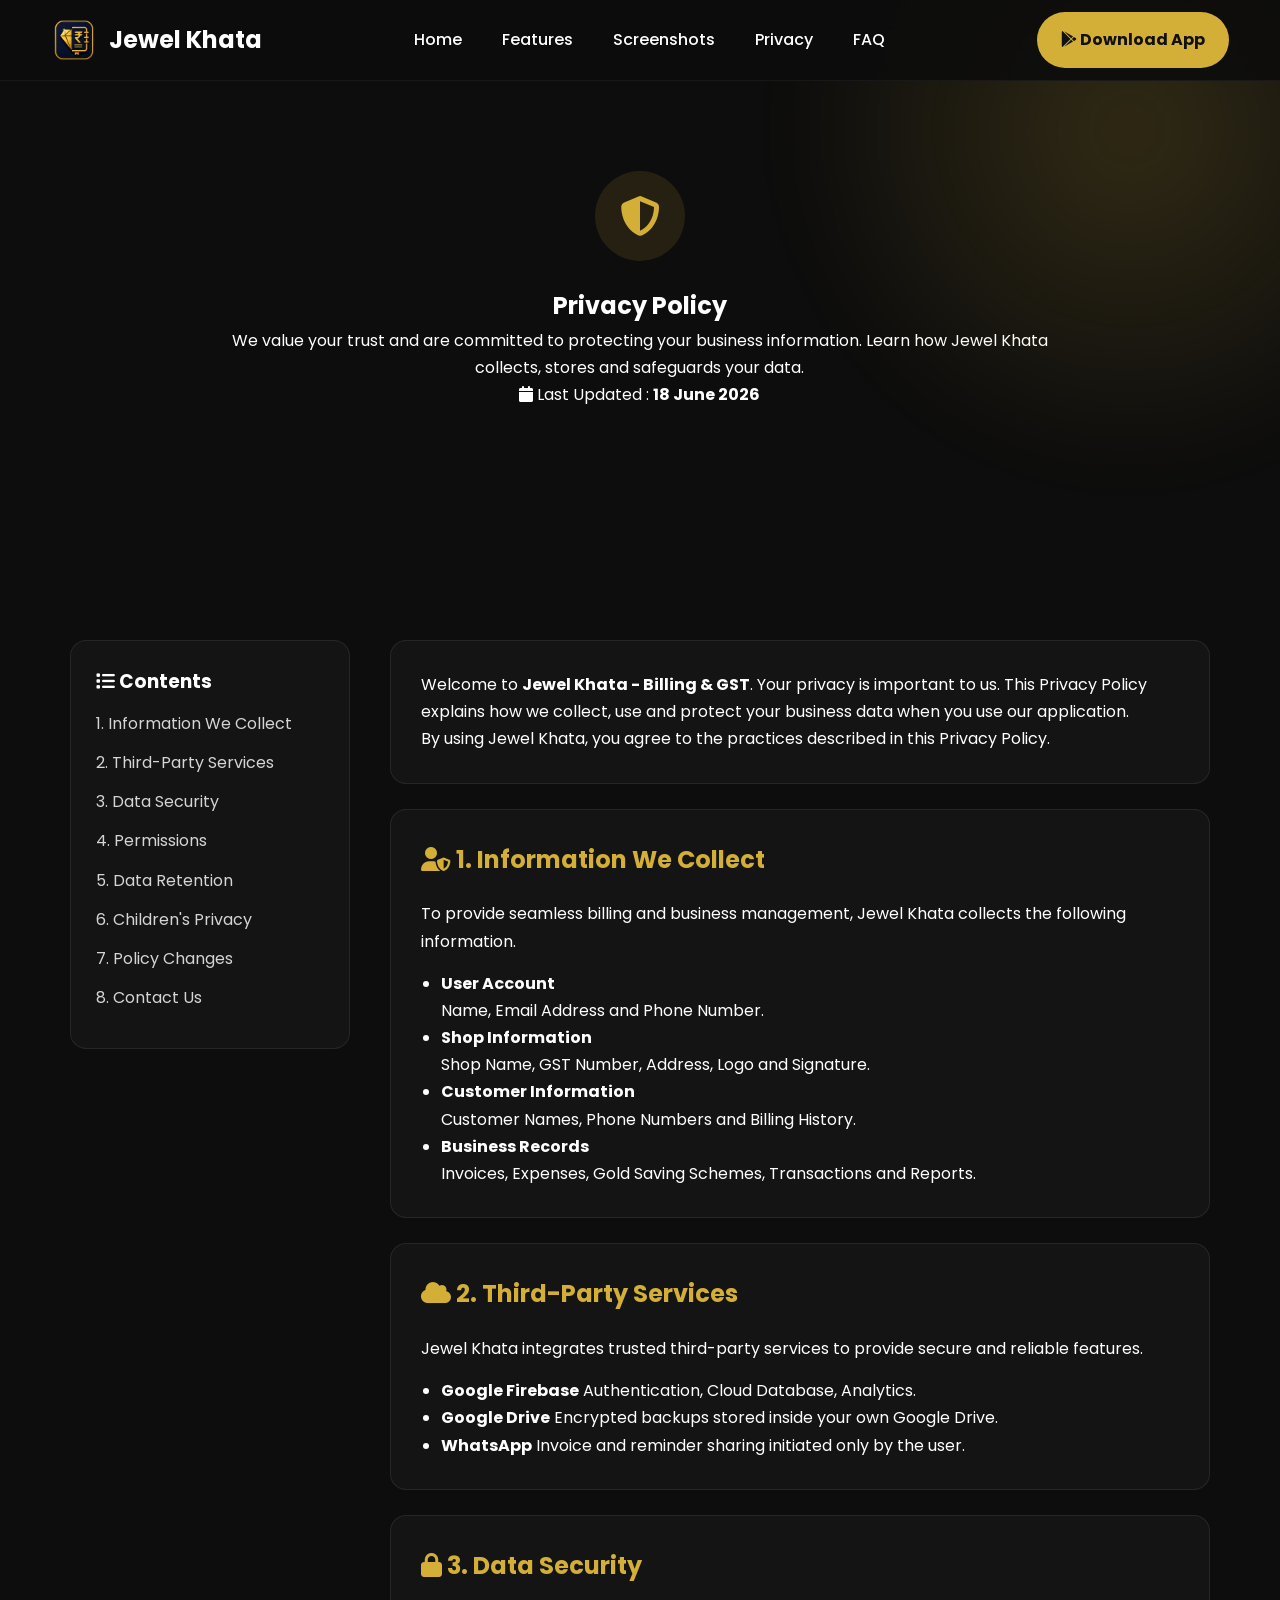
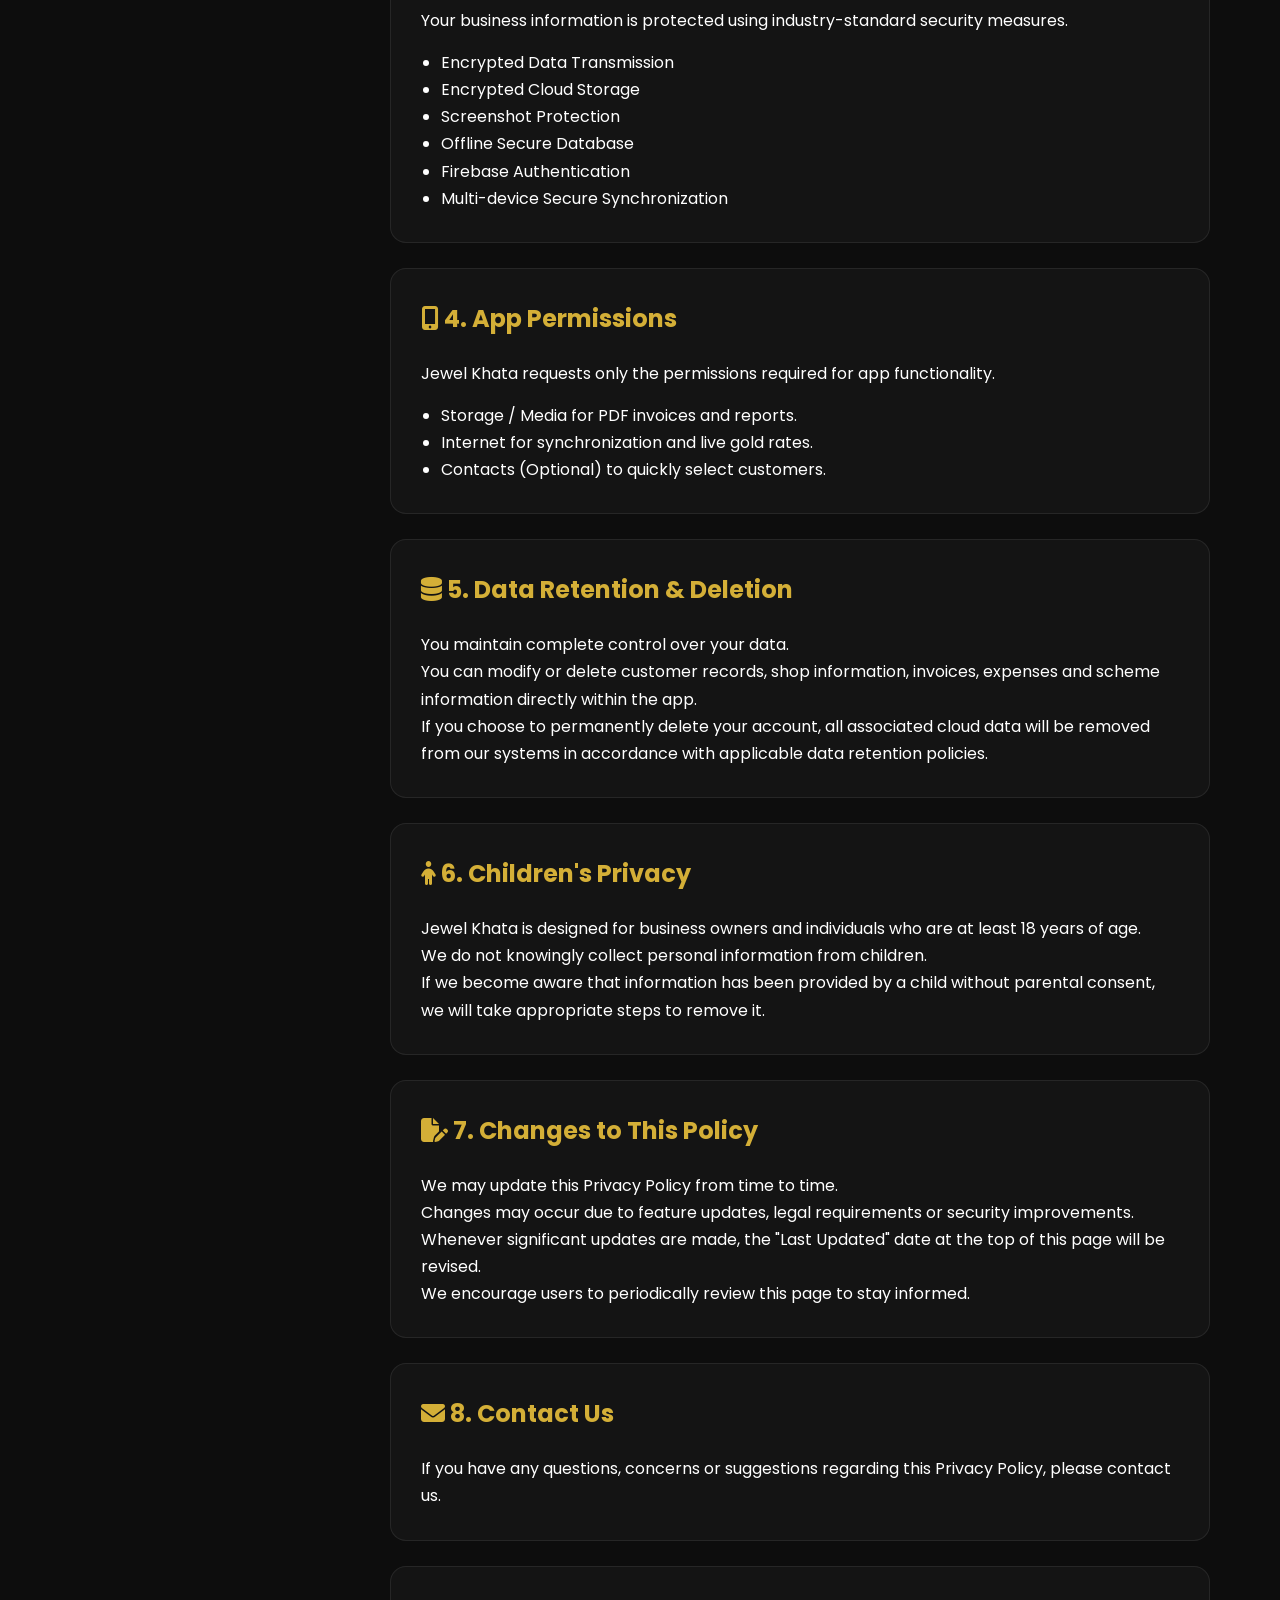
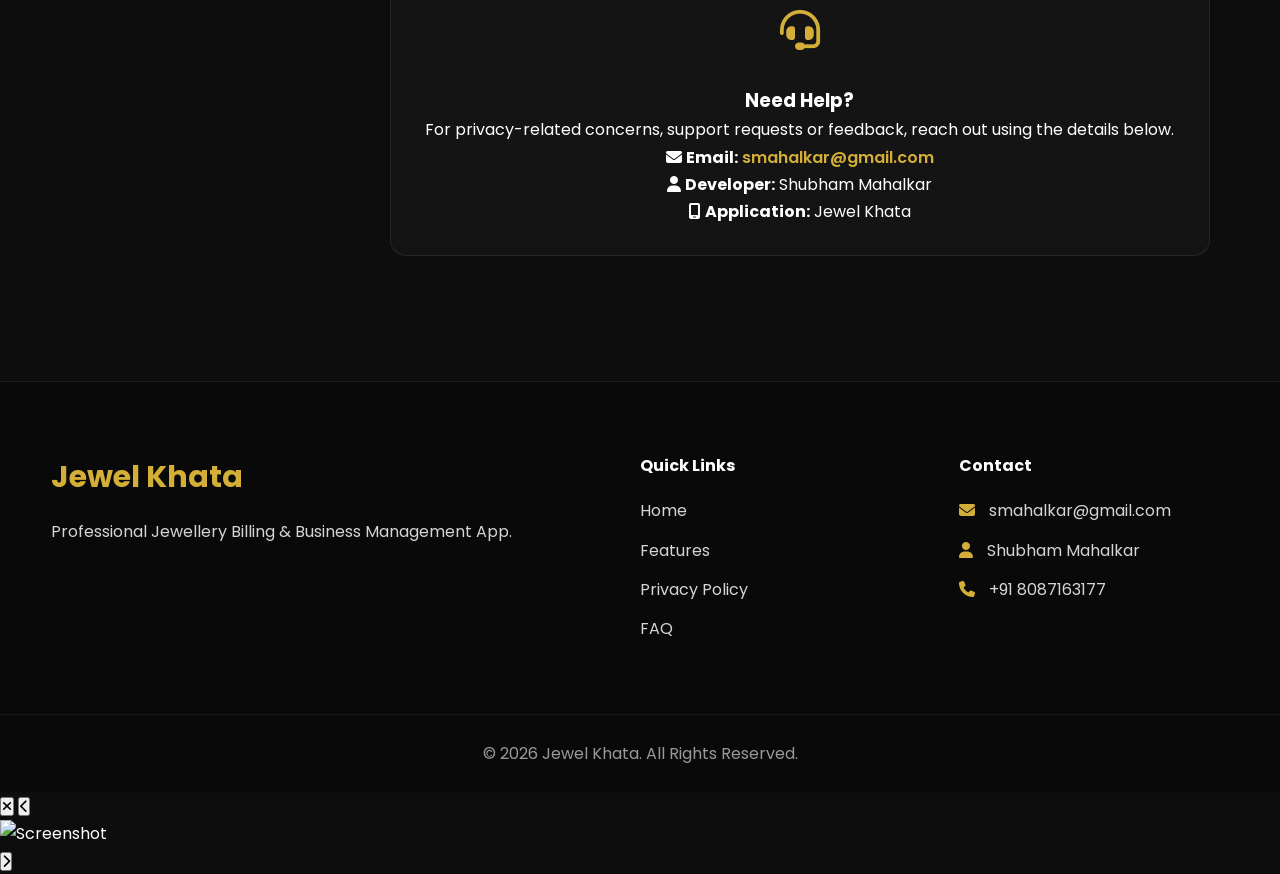
==== commit ef08e676: "Add files via upload" ====
--- a/privacy.html
+++ b/privacy.html
@@ -12,13 +12,13 @@
 
     <title>Privacy Policy | Jewel Khata - Billing & GST</title>
 
-    <meta name="title" content="Privacy Policy | JewelKhata">
+    <meta name="title" content="Privacy Policy | Jewel Khata">
 
     <meta name="description"
-        content="Read the official Privacy Policy for JewelKhata. Learn how we collect, store, protect and use your data while using our Jewellery Billing & Business Management App.">
+        content="Read the official Privacy Policy for Jewel Khata. Learn how we collect, store, protect and use your data while using our Jewellery Billing & Business Management App.">
 
     <meta name="keywords"
-        content="JewelKhata Privacy Policy, Jewellery Billing App, GST Billing, Gold Saving Scheme, Customer Ledger, Firebase, Privacy">
+        content="Jewel Khata Privacy Policy, Jewellery Billing App, GST Billing, Gold Saving Scheme, Customer Ledger, Firebase, Privacy">
 
     <meta name="author" content="Shubham Mahalkar">
 
@@ -29,7 +29,7 @@
     <meta property="og:type" content="website">
 
     <meta property="og:title"
-        content="Privacy Policy | JewelKhata">
+        content="Privacy Policy | Jewel Khata">
 
     <meta property="og:description"
         content="Official Privacy Policy for Jewel Khata - Billing & GST.">
@@ -46,10 +46,10 @@
         content="summary_large_image">
 
     <meta name="twitter:title"
-        content="Privacy Policy | JewelKhata">
+        content="Privacy Policy | Jewel Khata">
 
     <meta name="twitter:description"
-        content="Official Privacy Policy of JewelKhata.">
+        content="Official Privacy Policy of Jewel Khata.">
 
     <meta name="twitter:image"
         content="og-image.png">
@@ -101,9 +101,9 @@
 <div class="logo">
 
 <img src="logo.png"
-alt="JewelKhata Logo">
-
-<span>JewelKhata</span>
+alt="Jewel Khata Logo">
+
+<span>Jewel Khata</span>
 
 </div>
 
@@ -134,7 +134,7 @@
 
 </nav>
 
-<a href="#"
+<a href="https://play.google.com/store/apps/details?id=com.sdnk.jewelkhata"
 
 class="btn-download">
 
@@ -176,7 +176,7 @@
 We value your trust and are committed to protecting
 your business information.
 
-Learn how JewelKhata collects,
+Learn how Jewel Khata collects,
 stores and safeguards your data.
 
 </p>
@@ -335,7 +335,7 @@
 
 <p>
 
-By using JewelKhata, you agree to the practices
+By using Jewel Khata, you agree to the practices
 described in this Privacy Policy.
 
 </p>
@@ -360,7 +360,7 @@
 <p>
 
 To provide seamless billing and business management,
-JewelKhata collects the following information.
+Jewel Khata collects the following information.
 
 </p>
 
@@ -434,7 +434,7 @@
 
 <p>
 
-JewelKhata integrates trusted third-party
+Jewel Khata integrates trusted third-party
 services to provide secure and reliable features.
 
 </p>
@@ -534,7 +534,7 @@
 
 <p>
 
-JewelKhata requests only the permissions
+Jewel Khata requests only the permissions
 required for app functionality.
 
 </p>
@@ -631,7 +631,7 @@
 
 <p>
 
-JewelKhata is designed for business owners and
+Jewel Khata is designed for business owners and
 individuals who are at least 18 years of age.
 
 </p>
@@ -780,7 +780,7 @@
 
 <strong>Application:</strong>
 
-JewelKhata
+Jewel Khata
 
 </p>
 
@@ -807,7 +807,7 @@
 
 <div>
 
-<h3>JewelKhata</h3>
+<h3>Jewel Khata</h3>
 
 <p>
 
@@ -855,6 +855,13 @@
 Shubham Mahalkar
 
 </p>
+<p>
+
+<i class="fa-solid fa-phone"></i>
+
++91 8087163177
+
+</p>
 
 </div>
 
@@ -862,7 +869,7 @@
 
 <div class="copyright">
 
-© 2026 JewelKhata. All Rights Reserved.
+© 2026 Jewel Khata. All Rights Reserved.
 
 </div>
 
--- a/style.css
+++ b/style.css
@@ -864,28 +864,65 @@
 
 }
 
-.faq-item p{
-
+.faq-answer{
     max-height:0;
-
     overflow:hidden;
-
-    transition:
-    max-height .35s ease,
-    padding .35s ease;
-
-    color:var(--text);
-
+    transition:max-height .4s ease;
+}
+
+.faq-item p {
+    max-height: 0;
+    overflow: hidden;
+    padding: 0 30px;
+    transition: max-height .35s ease, padding .35s ease;
+}
+
+.faq-item.active p {
+    max-height: 500px;
+    padding: 0 30px 20px;
+}
+
+.faq-answer{
+    overflow:hidden;
+    max-height:0;
+    transition:max-height .4s ease,padding .4s ease;
     padding:0 30px;
-
-}
-
-.faq-item.active p{
-
-    max-height:300px;
-
+}
+
+.faq-item.active .faq-answer{
+    max-height:400px;
     padding:0 30px 25px;
-
+}
+
+.faq-answer ul{
+    list-style:none;
+    margin:0;
+    padding:0;
+}
+
+.faq-answer li{
+    position:relative;
+    padding-left:32px;
+    margin:12px 0;
+    color:#d5d5d5;
+    line-height:1.7;
+}
+
+.faq-answer li::before{
+    content:"✓";
+    position:absolute;
+    left:0;
+    top:0;
+    width:22px;
+    height:22px;
+    border-radius:50%;
+    background:#D4AF37;
+    color:#111;
+    font-size:13px;
+    font-weight:bold;
+    display:flex;
+    align-items:center;
+    justify-content:center;
 }
 
 
